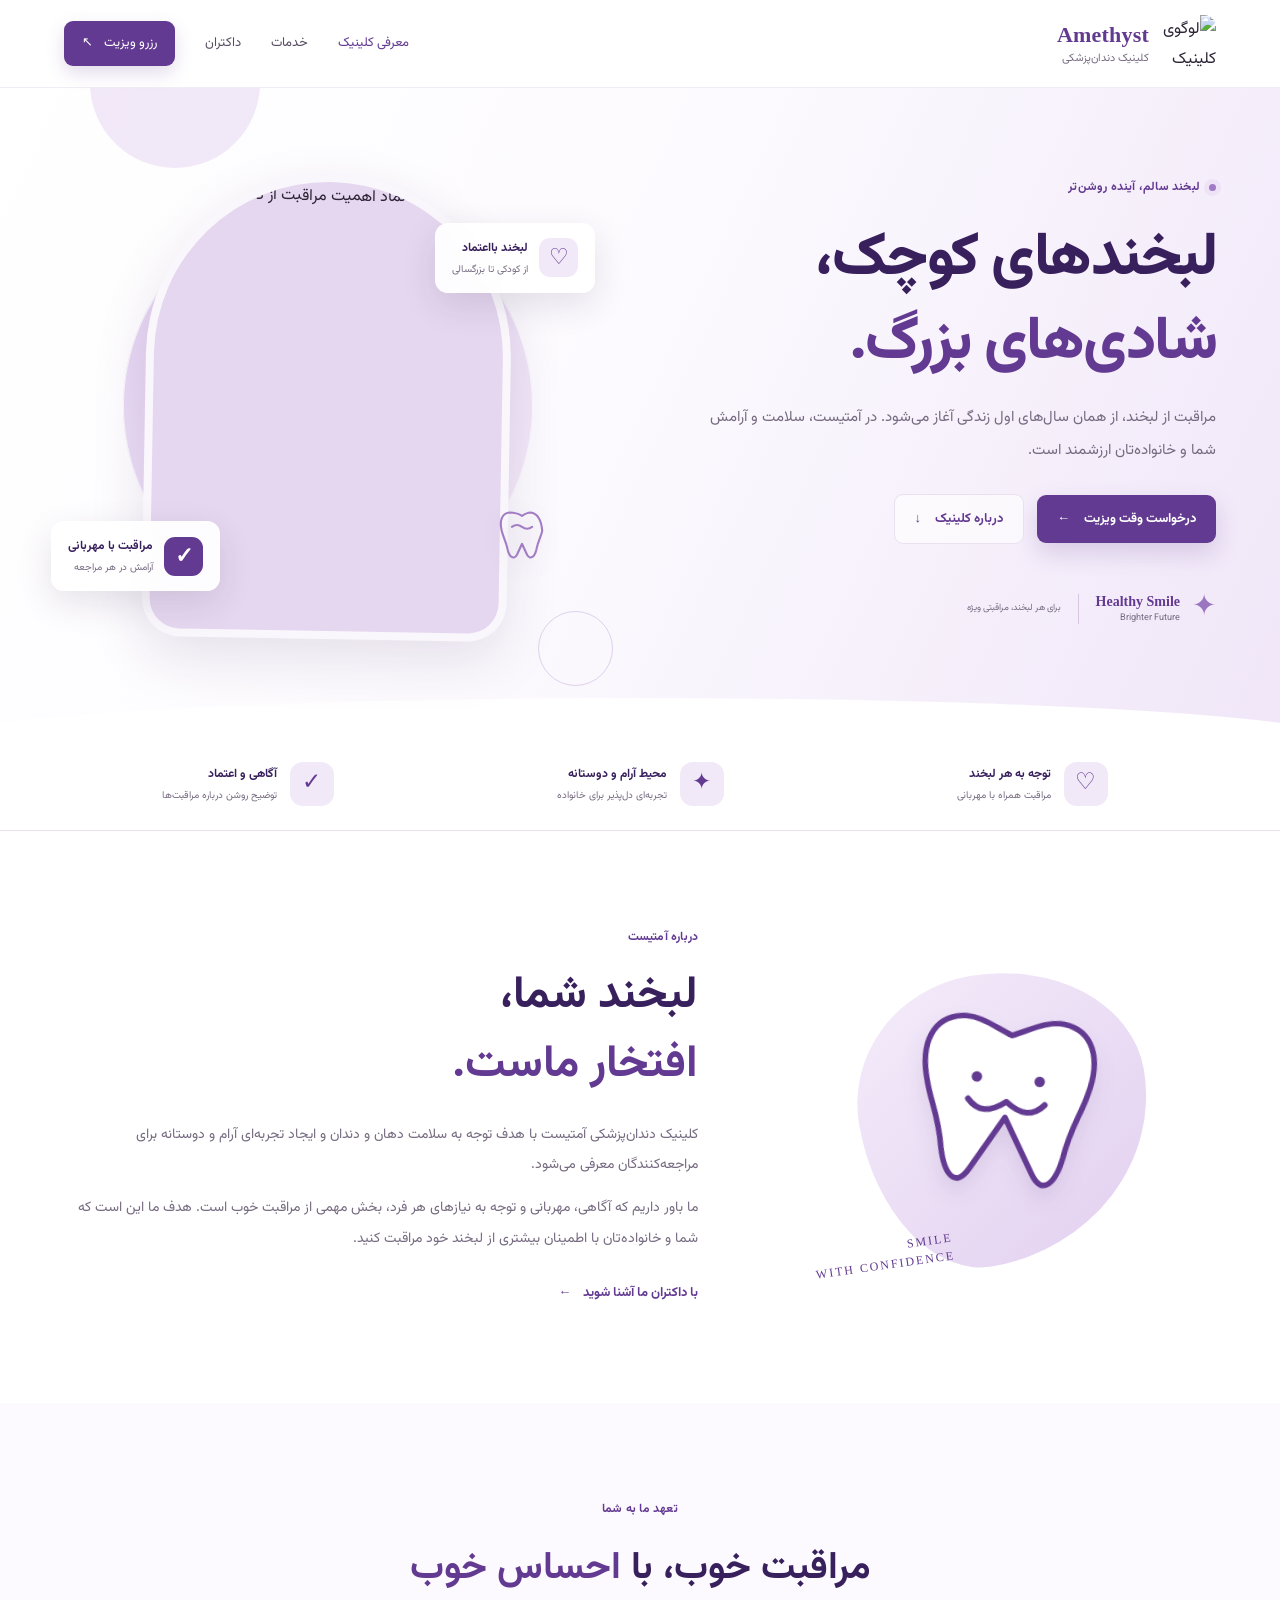
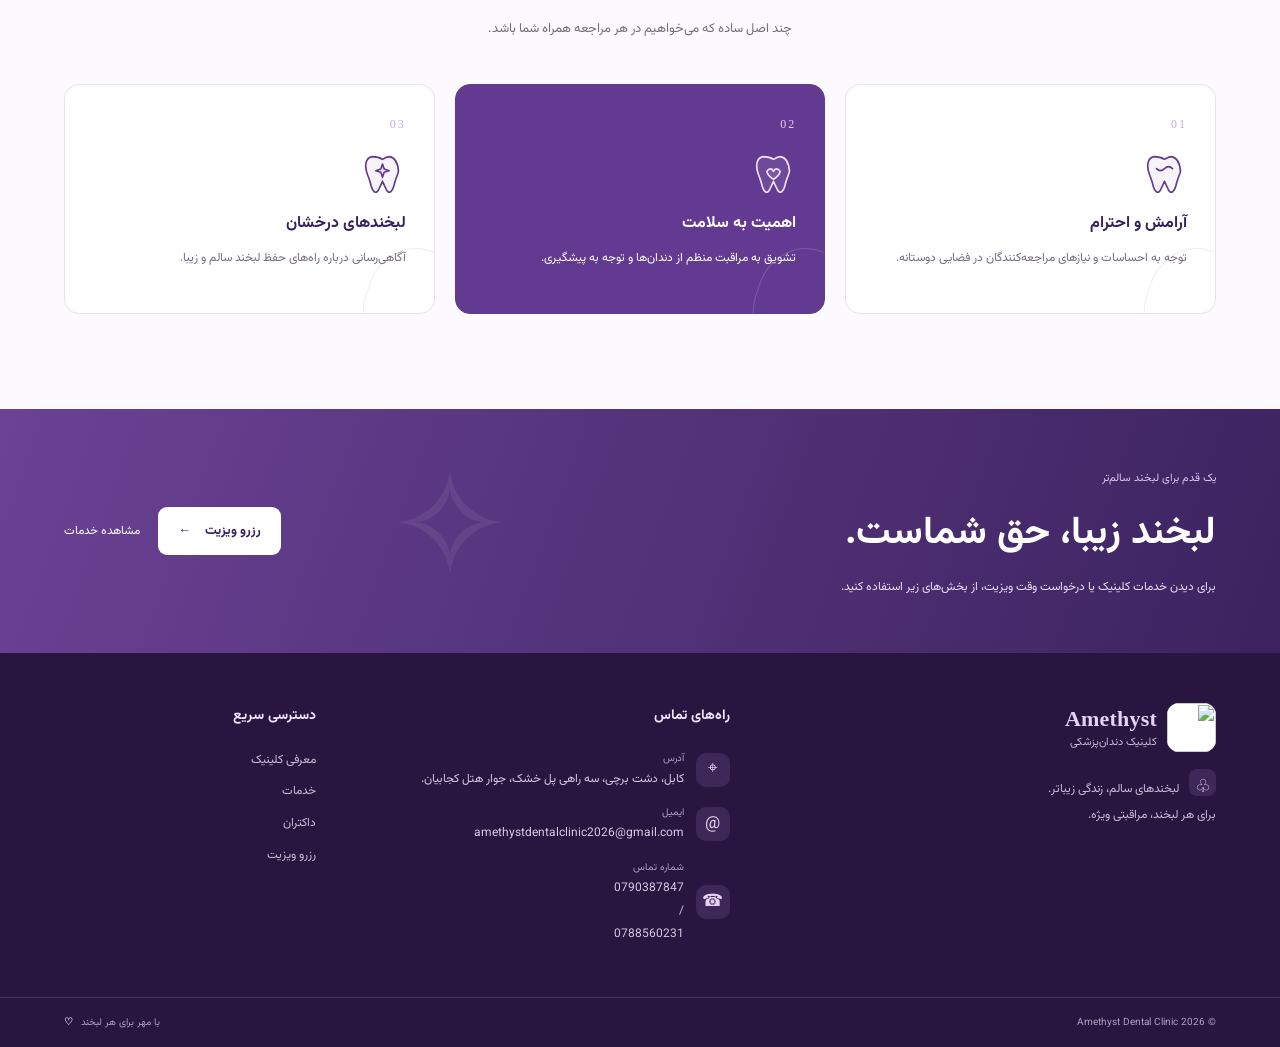
==== index.html @ 35618224 "These are all files for about-page, header and footer" ====
<!DOCTYPE html>
<html lang="fa" dir="rtl">
<head>
  <meta charset="UTF-8">
  <meta name="viewport" content="width=device-width, initial-scale=1.0">
  <meta name="description" content="کلینیک دندان‌پزشکی آمتیست؛ لبخندهای سالم، زندگی زیباتر..">
  <title>Amethyst | کلینیک دندان‌پزشکی</title>
  <link rel="stylesheet" href="style.css">
</head>
<body>
  <header class="site-header">
    <div class="container nav-wrap">
      <a class="brand" href="index.html" aria-label="صفحه اصلی آمتیست">
        <img src="images/logo-reference.jpg" alt="لوگوی کلینیک دندان‌پزشکی آمتیست">
        <span class="brand-text"><strong>Amethyst</strong><small>کلینیک دندان‌پزشکی</small></span>
      </a>
      <button class="menu-toggle" id="menuToggle" aria-label="باز کردن منو" aria-expanded="false">☰</button>
      <nav class="nav-links" id="navLinks">
        <a class="active" href="index.html">معرفی کلینیک</a>
        <a href="services.html">خدمات</a>
        <a href="doctors.html">داکتران</a>
        <a class="nav-cta" href="appointment.html">رزرو ویزیت <span>↖</span></a>
      </nav>
    </div>
  </header>

  <main>
    <section class="hero">
      <div class="hero-orb orb-one"></div><div class="hero-orb orb-two"></div>
      <div class="container hero-grid">
        <div class="hero-copy">
          <div class="eyebrow"><span class="eyebrow-dot"></span> لبخند سالم، آینده روشن‌تر</div>
          <h1>لبخندهای کوچک،<br><em>شادی‌های بزرگ.</em></h1>
          <p class="hero-lead">مراقبت از لبخند، از همان سال‌های اول زندگی آغاز می‌شود. در آمتیست، سلامت و آرامش شما و خانواده‌تان ارزشمند است.</p>
          <div class="hero-actions">
            <a class="button button-primary" href="appointment.html">درخواست وقت ویزیت <span>←</span></a>
            <a class="button button-quiet" href="#about">درباره کلینیک <span>↓</span></a>
          </div>
          <div class="hero-note"><span class="sparkle">✦</span><span><strong>Healthy Smile</strong><small>Brighter Future</small></span><i>—</i><small>برای هر لبخند، مراقبتی ویژه</small></div>
        </div>
        <div class="hero-visual">
          <div class="image-halo"></div>
          <div class="hero-image-frame"><img src="images/hero-child.jpg" alt="لبخند کودک؛ نماد اهمیت مراقبت از دندان‌های کودکان"></div>
          <div class="floating-card card-top"><span class="mini-tooth">♡</span><span><strong>لبخند بااعتماد</strong><small>از کودکی تا بزرگسالی</small></span></div>
          <div class="floating-card card-bottom"><span class="check-mark">✓</span><span><strong>مراقبت با مهربانی</strong><small>آرامش در هر مراجعه</small></span></div>
          <div class="decor-star tooth-sparkle" aria-hidden="true">
            <svg viewBox="0 0 64 72" role="img" aria-label="شکل دندان">
              <path d="M17 7C8 8 5 17 8 29c2 8 5 12 7 22 2 8 7 13 11 6l6-13 6 13c4 7 9 2 11-6 2-10 5-14 7-22C55 17 51 8 42 7c-4 0-7 2-10 4-3-2-7-4-15-4Z"/>
              <path d="M20 24c4-3 8-3 12 0s8 3 12 0"/>
            </svg>
          </div>
        </div>
      </div>
      <div class="hero-wave"></div>
    </section>

    <section class="promise-strip">
      <div class="container promise-grid">
        <div><span class="promise-icon">♡</span><span><strong>توجه به هر لبخند</strong><small>مراقبت همراه با مهربانی</small></span></div>
        <div><span class="promise-icon">✦</span><span><strong>محیط آرام و دوستانه</strong><small>تجربه‌ای دل‌پذیر برای خانواده</small></span></div>
        <div><span class="promise-icon">✓</span><span><strong>آگاهی و اعتماد</strong><small>توضیح روشن درباره مراقبت‌ها</small></span></div>
      </div>
    </section>

    <section class="about section-pad" id="about">
      <div class="container about-grid">
        <div class="about-art">
          <div class="about-blob"></div>
          <div class="tooth-art" aria-hidden="true">
            <svg viewBox="0 0 120 140">
              <path d="M31 10C14 12 8 28 14 49c3 12 8 19 11 37 3 15 10 23 17 11l18-31 18 31c7 12 14 4 17-11 3-18 8-25 11-37 6-21 0-37-17-39-10-1-19 5-29 9-10-4-19-10-29-9Z"/>
              <path class="tooth-smile" d="M38 57c6 7 13 7 22 0 9 7 16 7 22 0"/>
              <circle class="tooth-eye" cx="42" cy="44" r="3"/>
              <circle class="tooth-eye" cx="78" cy="44" r="3"/>
            </svg>
          </div>
          <span class="art-caption">SMILE<br>WITH CONFIDENCE</span>
        </div>
        <div class="about-copy">
          <div class="eyebrow">درباره آمتیست</div>
          <h2>لبخند شما،<br><em>افتخار ماست.</em></h2>
          <p>کلینیک دندان‌پزشکی آمتیست با هدف توجه به سلامت دهان و دندان و ایجاد تجربه‌ای آرام و دوستانه برای مراجعه‌کنندگان معرفی می‌شود.</p>
          <p>ما باور داریم که آگاهی، مهربانی و توجه به نیازهای هر فرد، بخش مهمی از مراقبت خوب است. هدف ما این است که شما و خانواده‌تان با اطمینان بیشتری از لبخند خود مراقبت کنید.</p>
          <a href="doctors.html" class="inline-link">با داکتران ما آشنا شوید <span>←</span></a>
        </div>
      </div>
    </section>

    <section class="care-section section-pad">
      <div class="container">
        <div class="section-heading">
          <div class="eyebrow">تعهد ما به شما</div>
          <h2>مراقبت خوب، با <em>احساس خوب</em></h2>
          <p>چند اصل ساده که می‌خواهیم در هر مراجعه همراه شما باشد.</p>
        </div>
        <div class="care-cards">
          <article class="care-card"><div class="care-number">01</div><div class="care-symbol dental-symbol" aria-hidden="true">
              <svg viewBox="0 0 64 72"><path d="M17 7C8 8 5 17 8 29c2 8 5 12 7 22 2 8 7 13 11 6l6-13 6 13c4 7 9 2 11-6 2-10 5-14 7-22C55 17 51 8 42 7c-4 0-7 2-10 4-3-2-7-4-15-4Z"/><path d="M20 25c4 4 8 4 12 0s8-4 12 0"/></svg>
            </div><h3>آرامش و احترام</h3><p>توجه به احساسات و نیازهای مراجعه‌کنندگان در فضایی دوستانه.</p></article>
          <article class="care-card featured"><div class="care-number">02</div><div class="care-symbol dental-symbol" aria-hidden="true">
              <svg viewBox="0 0 64 72"><path d="M17 7C8 8 5 17 8 29c2 8 5 12 7 22 2 8 7 13 11 6l6-13 6 13c4 7 9 2 11-6 2-10 5-14 7-22C55 17 51 8 42 7c-4 0-7 2-10 4-3-2-7-4-15-4Z"/><path d="M22 29c3-5 8-5 10 0 2-5 7-5 10 0-1 6-7 10-10 12-3-2-9-6-10-12Z"/></svg>
            </div><h3>اهمیت به سلامت</h3><p>تشویق به مراقبت منظم از دندان‌ها و توجه به پیشگیری.</p></article>
          <article class="care-card"><div class="care-number">03</div><div class="care-symbol dental-symbol" aria-hidden="true">
              <svg viewBox="0 0 64 72"><path d="M17 7C8 8 5 17 8 29c2 8 5 12 7 22 2 8 7 13 11 6l6-13 6 13c4 7 9 2 11-6 2-10 5-14 7-22C55 17 51 8 42 7c-4 0-7 2-10 4-3-2-7-4-15-4Z"/><path d="m32 18 2.5 7.5L42 28l-7.5 2.5L32 38l-2.5-7.5L22 28l7.5-2.5Z"/></svg>
            </div><h3>لبخندهای درخشان</h3><p>آگاهی‌رسانی درباره راه‌های حفظ لبخند سالم و زیبا.</p></article>
        </div>
      </div>
    </section>

    <section class="cta-section">
      <div class="container cta-inner">
        <div class="cta-decoration">✧</div>
        <div><span class="cta-kicker">یک قدم برای لبخند سالم‌تر</span><h2>لبخند زیبا، حق شماست.</h2><p>برای دیدن خدمات کلینیک یا درخواست وقت ویزیت، از بخش‌های زیر استفاده کنید.</p></div>
        <div class="cta-actions"><a class="button button-white" href="appointment.html">رزرو ویزیت <span>←</span></a><a class="cta-secondary" href="services.html">مشاهده خدمات</a></div>
      </div>
    </section>
  </main>

  <footer class="site-footer">
    <div class="container footer-grid">
      <div class="footer-brand">
        <a class="brand brand-footer" href="index.html"><img src="images/logo-reference.jpg" alt=""><span class="brand-text"><strong>Amethyst</strong><small>کلینیک دندان‌پزشکی</small></span></a>
        <p><span class="footer-tooth" aria-hidden="true">♧</span> لبخندهای سالم، زندگی زیباتر.<br>برای هر لبخند، مراقبتی ویژه.</p>
      </div>
      <div class="footer-contact">
        <h3>راه‌های تماس</h3>
        <p><span class="contact-icon">⌖</span><span><small>آدرس</small>کابل، دشت برچی، سه راهی پل خشک، جوار هتل کجابیان.</span></p>
        <p><span class="contact-icon">@</span><span><small>ایمیل</small><a href="amethystdentalclinic2026@gmail.com">amethystdentalclinic2026@gmail.com</a></span></p>
        <p><span class="contact-icon">☎</span><span><small>شماره تماس</small><a href="tel:0790387847">0790387847</a> / <a href="tel:0788560231">0788560231</a></span></p>
      </div>
      <div class="footer-nav">
        <h3>دسترسی سریع</h3>
        <a href="index.html">معرفی کلینیک</a><a href="services.html">خدمات</a><a href="doctors.html">داکتران</a><a href="appointment.html">رزرو ویزیت</a>
      </div>
    </div>
    <div class="footer-bottom"><div class="container"><span>© <span id="currentYear"></span> Amethyst Dental Clinic</span><span>با مهر برای هر لبخند <b>♡</b></span></div></div>
  </footer>
  <script src="script.js"></script>
</body>
</html>
---- style.css ----
@import url('https://fonts.googleapis.com/css2?family=Vazirmatn:wght@300;400;500;600;700;800&display=swap');

:root{--purple:#633A91;--purple-deep:#38205D;--purple-dark:#2D194D;--lilac:#F1E9F8;--lilac-2:#E5D6F0;--ink:#2D2436;--muted:#766B81;--white:#fff;--line:#E9E0F0;--shadow:0 20px 55px rgba(65,37,91,.12)}
*{box-sizing:border-box;margin:0;padding:0}
html{scroll-behavior:smooth}
body{font-family:'Vazirmatn',Tahoma,Arial,sans-serif;color:var(--ink);background:#fff;line-height:1.9;overflow-x:hidden}
a{text-decoration:none;color:inherit}
img{display:block;max-width:100%}
.container{width:min(1160px,90%);margin-inline:auto}
.site-header{height:88px;background:rgba(255,255,255,.94);backdrop-filter:blur(16px);position:sticky;top:0;z-index:100;border-bottom:1px solid rgba(99,58,145,.09)}
.nav-wrap{height:100%;display:flex;align-items:center;justify-content:space-between;gap:28px}
.brand{display:flex;align-items:center;gap:10px;min-width:max-content}
.brand img{width:57px;height:57px;object-fit:contain;border-radius:12px}
.brand-text{display:flex;flex-direction:column;line-height:1.4}
.brand-text strong{font-family:Georgia,serif;font-size:22px;color:var(--purple);letter-spacing:.2px}
.brand-text small{font-size:11px;color:var(--muted)}
.nav-links{display:flex;align-items:center;gap:30px}
.nav-links>a{font-size:13px;color:#574D61;transition:.2s}
.nav-links>a:hover,.nav-links>a.active{color:var(--purple)}
.nav-links .nav-cta{background:var(--purple);color:#fff;padding:10px 18px;border-radius:9px;box-shadow:0 7px 18px rgba(99,58,145,.18)}
.nav-cta span{margin-right:8px}
.menu-toggle{display:none;border:0;background:var(--lilac);color:var(--purple);font-size:24px;width:43px;height:43px;border-radius:10px;cursor:pointer}
.hero{position:relative;isolation:isolate;overflow:hidden;background:linear-gradient(115deg,#fff 0%,#FCFAFE 48%,#F0E6F8 100%);padding:68px 0 82px}
.hero-grid{display:grid;grid-template-columns:1.03fr .97fr;align-items:center;gap:65px;position:relative;z-index:2}
.eyebrow{display:flex;align-items:center;gap:9px;color:var(--purple);font-size:12px;font-weight:700;letter-spacing:.2px}
.eyebrow-dot{width:7px;height:7px;border-radius:50%;background:#A17AC6;box-shadow:0 0 0 5px #EDE2F6}
.hero h1{font-size:clamp(38px,4.7vw,64px);line-height:1.38;color:var(--purple-deep);font-weight:800;letter-spacing:-1.5px;margin:20px 0 16px}
.hero h1 em,.about-copy h2 em,.section-heading h2 em{font-style:normal;color:var(--purple)}
.hero-lead{font-size:15px;color:var(--muted);max-width:510px;line-height:2.2}
.hero-actions{display:flex;align-items:center;gap:13px;margin-top:27px;flex-wrap:wrap}
.button{display:inline-flex;align-items:center;justify-content:center;gap:14px;padding:12px 20px;border-radius:9px;font-size:13px;font-weight:700;transition:transform .2s,background .2s;cursor:pointer}
.button:hover{transform:translateY(-2px)}
.button-primary{background:var(--purple);color:#fff;box-shadow:0 10px 25px rgba(99,58,145,.2)}
.button-primary:hover{background:var(--purple-deep)}
.button-quiet{color:var(--purple);background:rgba(255,255,255,.65);border:1px solid var(--line)}
.hero-note{display:flex;align-items:center;gap:12px;margin-top:37px;color:var(--muted);font-size:11px}
.sparkle{font-size:29px;color:#9B75C0}
.hero-note span:nth-child(2){display:flex;flex-direction:column;line-height:1.5}
.hero-note strong{font-family:Georgia,serif;font-size:14px;color:var(--purple)}
.hero-note i{height:30px;width:1px;background:#D7C6E5;font-size:0;margin:0 5px}
.hero-visual{position:relative;min-height:500px;display:flex;align-items:center;justify-content:center}
.image-halo{position:absolute;width:410px;height:410px;border-radius:50%;background:linear-gradient(145deg,#E2CFF1,#F7F0FB);right:50%;top:50%;transform:translate(50%,-50%);box-shadow:inset 0 0 0 1px rgba(255,255,255,.8)}
.hero-image-frame{position:relative;width:min(365px,78%);height:465px;border-radius:190px 190px 40px 40px;overflow:hidden;border:8px solid rgba(255,255,255,.8);box-shadow:var(--shadow);transform:rotate(1deg);background:#e5d7ef}
.hero-image-frame img{width:100%;height:100%;object-fit:cover;object-position:center 35%}
.floating-card{position:absolute;z-index:3;display:flex;align-items:center;gap:11px;padding:13px 16px;border:1px solid rgba(255,255,255,.9);background:rgba(255,255,255,.92);backdrop-filter:blur(12px);border-radius:13px;box-shadow:0 12px 35px rgba(53,32,77,.12)}
.floating-card strong,.floating-card small{display:block;white-space:nowrap}
.floating-card strong{font-size:12px;color:var(--purple-deep)}
.floating-card small{font-size:10px;color:var(--muted)}
.card-top{top:67px;right:-4px}.card-bottom{bottom:65px;left:-13px}
.mini-tooth,.check-mark{display:grid;place-items:center;width:39px;height:39px;background:var(--lilac);color:var(--purple);font-size:22px;border-radius:11px}
.check-mark{background:var(--purple);color:white;font-weight:800}
.decor-star{position:absolute;right:8%;bottom:12%;font-size:40px;color:#A27DC4}
.hero-orb{position:absolute;border-radius:50%;z-index:-1;opacity:.55}
.orb-one{width:170px;height:170px;background:#E7D8F2;top:-90px;left:7%}
.orb-two{width:75px;height:75px;border:1px solid #C9B0DF;bottom:8%;left:42%}
.hero-wave{position:absolute;bottom:-45px;right:-5%;width:110%;height:85px;border-radius:50% 50% 0 0;background:#fff;z-index:1}
.promise-strip{position:relative;z-index:3;background:#fff;padding:24px 0;border-bottom:1px solid var(--line)}
.promise-grid{display:grid;grid-template-columns:repeat(3,1fr);gap:25px}
.promise-grid>div{display:flex;align-items:center;justify-content:center;gap:13px}
.promise-icon{display:grid;place-items:center;width:44px;height:44px;flex-shrink:0;border-radius:13px;background:var(--lilac);color:var(--purple);font-size:23px}
.promise-grid strong,.promise-grid small{display:block}
.promise-grid strong{font-size:12px;color:var(--purple-deep)}
.promise-grid small{font-size:10px;color:var(--muted)}
.section-pad{padding:95px 0}
.about-grid{display:grid;grid-template-columns:.8fr 1.2fr;gap:95px;align-items:center}
.about-art{min-height:350px;position:relative;display:grid;place-items:center}
.about-blob{position:absolute;width:290px;height:290px;border-radius:46% 54% 63% 37% / 44% 42% 58% 56%;background:linear-gradient(145deg,#F4ECFA,#E2D0F0);transform:rotate(-10deg)}
.tooth-art{position:relative;display:grid;place-items:center;width:200px;height:220px;border:3px solid var(--purple);border-radius:45% 45% 38% 38%;font-size:120px;color:var(--purple);background:rgba(255,255,255,.45);transform:rotate(8deg)}
.art-caption{position:absolute;bottom:18px;left:5%;font-family:Georgia,serif;font-size:12px;letter-spacing:2px;line-height:1.5;color:var(--purple);transform:rotate(-8deg)}
.about-copy h2{font-size:clamp(32px,3.5vw,46px);line-height:1.55;margin:13px 0 19px;color:var(--purple-deep)}
.about-copy p{font-size:14px;color:var(--muted);margin:12px 0;line-height:2.2}
.inline-link{display:inline-flex;gap:12px;align-items:center;margin-top:14px;color:var(--purple);font-weight:700;font-size:13px}
.inline-link span{transition:transform .2s}.inline-link:hover span{transform:translateX(-5px)}
.care-section{background:#FCFAFE}
.section-heading{text-align:center;max-width:650px;margin:0 auto 42px}
.section-heading .eyebrow{justify-content:center}
.section-heading h2{font-size:clamp(27px,3vw,38px);color:var(--purple-deep);margin:12px 0}
.section-heading p{font-size:13px;color:var(--muted)}
.care-cards{display:grid;grid-template-columns:repeat(3,1fr);gap:20px}
.care-card{position:relative;overflow:hidden;background:#fff;border:1px solid var(--line);padding:28px;border-radius:15px;min-height:230px;transition:.25s}
.care-card:hover{transform:translateY(-5px);box-shadow:var(--shadow)}
.care-card.featured{background:var(--purple);border-color:var(--purple);color:#fff}
.care-number{font-family:Georgia,serif;color:#C4ABD9;font-size:12px;letter-spacing:2px}
.care-symbol{font-size:30px;color:var(--purple);margin:15px 0 8px}
.featured .care-symbol,.featured .care-number{color:#E3D0F3}
.care-card h3{font-size:16px;color:var(--purple-deep);margin-bottom:7px}
.care-card p{font-size:12px;color:var(--muted);line-height:2}
.care-card.featured h3,.care-card.featured p{color:#fff}
.cta-section{background:linear-gradient(110deg,#6B4295,#3C235F);color:#fff;padding:54px 0;overflow:hidden;position:relative}
.cta-inner{display:flex;align-items:center;justify-content:space-between;gap:30px;position:relative}
.cta-kicker{font-size:11px;color:#DCC8EF}
.cta-inner h2{font-size:clamp(27px,3vw,39px);margin:5px 0}
.cta-inner p{font-size:12px;color:#E9DFF2}
.cta-actions{display:flex;align-items:center;gap:18px;flex-shrink:0}
.button-white{background:#fff;color:var(--purple-deep)}
.cta-secondary{font-size:12px;color:#fff}
.cta-decoration{position:absolute;left:28%;top:-65px;font-size:150px;color:rgba(255,255,255,.07);pointer-events:none}
.site-footer{background:#281641;color:#fff;padding-top:50px}
.footer-grid{display:grid;grid-template-columns:1.2fr 1fr .7fr;gap:55px;padding-bottom:38px}
.brand-footer img{width:49px;height:49px;filter:brightness(1.05);background:#fff}
.brand-footer .brand-text strong{color:#E4D3F4}.brand-footer .brand-text small{color:#C9B9D8}
.footer-brand>p{color:#C9BCD6;font-size:12px;margin-top:17px;line-height:2.2}
.site-footer h3{font-size:14px;margin-bottom:19px;color:#F1E7FA}
.footer-contact>p{display:flex;align-items:center;gap:12px;margin:13px 0;color:#D6C9E1;font-size:12px}
.footer-contact>p>span:last-child{display:flex;flex-direction:column;overflow-wrap:anywhere}
.footer-contact small{font-size:10px;color:#AFA0C1}
.contact-icon{display:grid;place-items:center;width:34px;height:34px;border-radius:10px;background:#3D2857;color:#E5D2F5;font-size:17px;flex-shrink:0}
.footer-nav a{display:block;font-size:12px;color:#C9BCD6;margin:9px 0;transition:.2s}
.footer-nav a:hover,.footer-contact a:hover{color:#fff}
.footer-bottom{border-top:1px solid #49345E;padding:15px 0}
.footer-bottom .container{display:flex;justify-content:space-between;gap:15px;color:#AFA0C1;font-size:10px}
.footer-bottom b{color:#D9BCEB;margin-right:5px}
@media(max-width:900px){.nav-links{gap:17px}.hero-grid{gap:30px}.hero-visual{min-height:430px}.hero-image-frame{height:405px}.image-halo{width:340px;height:340px}.about-grid{gap:45px}.footer-grid{gap:28px}}
@media(max-width:720px){.site-header{height:75px}.brand img{width:47px;height:47px}.brand-text strong{font-size:19px}.menu-toggle{display:block}.nav-links{display:none;position:absolute;top:75px;right:0;left:0;background:#fff;padding:20px 5%;border-bottom:1px solid var(--line);box-shadow:0 15px 25px rgba(50,25,70,.08);flex-direction:column;align-items:stretch;gap:15px}.nav-links.show{display:flex}.nav-links>a{padding:5px 0}.nav-links .nav-cta{text-align:center;padding:10px}.hero{padding:43px 0 65px}.hero-grid{grid-template-columns:1fr;gap:25px}.hero h1{font-size:43px}.hero-lead{font-size:13px}.hero-visual{min-height:390px}.image-halo{width:300px;height:300px}.hero-image-frame{height:365px;width:72%}.card-top{right:0;top:37px}.card-bottom{left:0;bottom:40px}.promise-grid{grid-template-columns:1fr;gap:17px}.promise-grid>div{justify-content:flex-start}.section-pad{padding:65px 0}.about-grid{grid-template-columns:1fr;gap:25px}.about-art{min-height:270px}.about-blob{width:230px;height:230px}.tooth-art{width:155px;height:170px;font-size:90px}.care-cards{grid-template-columns:1fr}.care-card{min-height:0}.cta-inner{align-items:flex-start;flex-direction:column}.cta-actions{flex-wrap:wrap}.footer-grid{grid-template-columns:1fr;gap:30px}.footer-bottom .container{flex-direction:column;text-align:center;gap:5px}}
@media(max-width:420px){.hero h1{font-size:36px}.hero-visual{min-height:340px}.hero-image-frame{height:320px;width:75%}.image-halo{width:255px;height:255px}.floating-card{padding:9px 11px}.floating-card strong{font-size:10px}.floating-card small{font-size:9px}.mini-tooth,.check-mark{width:32px;height:32px}.hero-note{flex-wrap:wrap}.section-heading h2{font-size:27px}.footer-bottom .container{font-size:9px}}


/* علامه‌ها و شکل‌های اختصاصی دندان */
.tooth-sparkle svg{
  width:54px;height:62px;fill:rgba(255,255,255,.12);
  stroke:#A27DC4;stroke-width:2.5;stroke-linecap:round;stroke-linejoin:round;
  filter:drop-shadow(0 7px 10px rgba(83,47,120,.10));
}
.about-art{isolation:isolate}
.tooth-art{
  border:0;background:transparent;width:210px;height:230px;
  transform:rotate(5deg);z-index:1;
}
.tooth-art svg{width:100%;height:100%;overflow:visible;fill:#fff;
  stroke:var(--purple);stroke-width:3.2;stroke-linecap:round;stroke-linejoin:round;
  filter:drop-shadow(0 12px 10px rgba(78,43,113,.10));
}
.tooth-art .tooth-smile{fill:none;stroke-width:3.4}
.tooth-art .tooth-eye{fill:var(--purple);stroke:none}
.dental-symbol{width:46px;height:50px;display:flex;align-items:center;justify-content:center}
.dental-symbol svg{width:43px;height:48px;fill:rgba(99,58,145,.06);stroke:var(--purple);stroke-width:2.5;stroke-linecap:round;stroke-linejoin:round}
.featured .dental-symbol svg{stroke:#F0DFFB;fill:rgba(255,255,255,.08)}
.care-card:before{
  content:"";position:absolute;width:94px;height:105px;right:-28px;bottom:-42px;
  border:1px solid rgba(99,58,145,.10);border-radius:48% 48% 40% 40%;
  transform:rotate(18deg);pointer-events:none
}
.care-card.featured:before{border-color:rgba(255,255,255,.16)}
.footer-tooth{display:inline-grid;place-items:center;width:27px;height:27px;
  border-radius:8px;background:#3D2857;color:#E4D3F4;font-size:18px;margin-left:7px}
@media(max-width:720px){.tooth-art{width:175px;height:190px}.tooth-sparkle svg{width:40px;height:48px}}
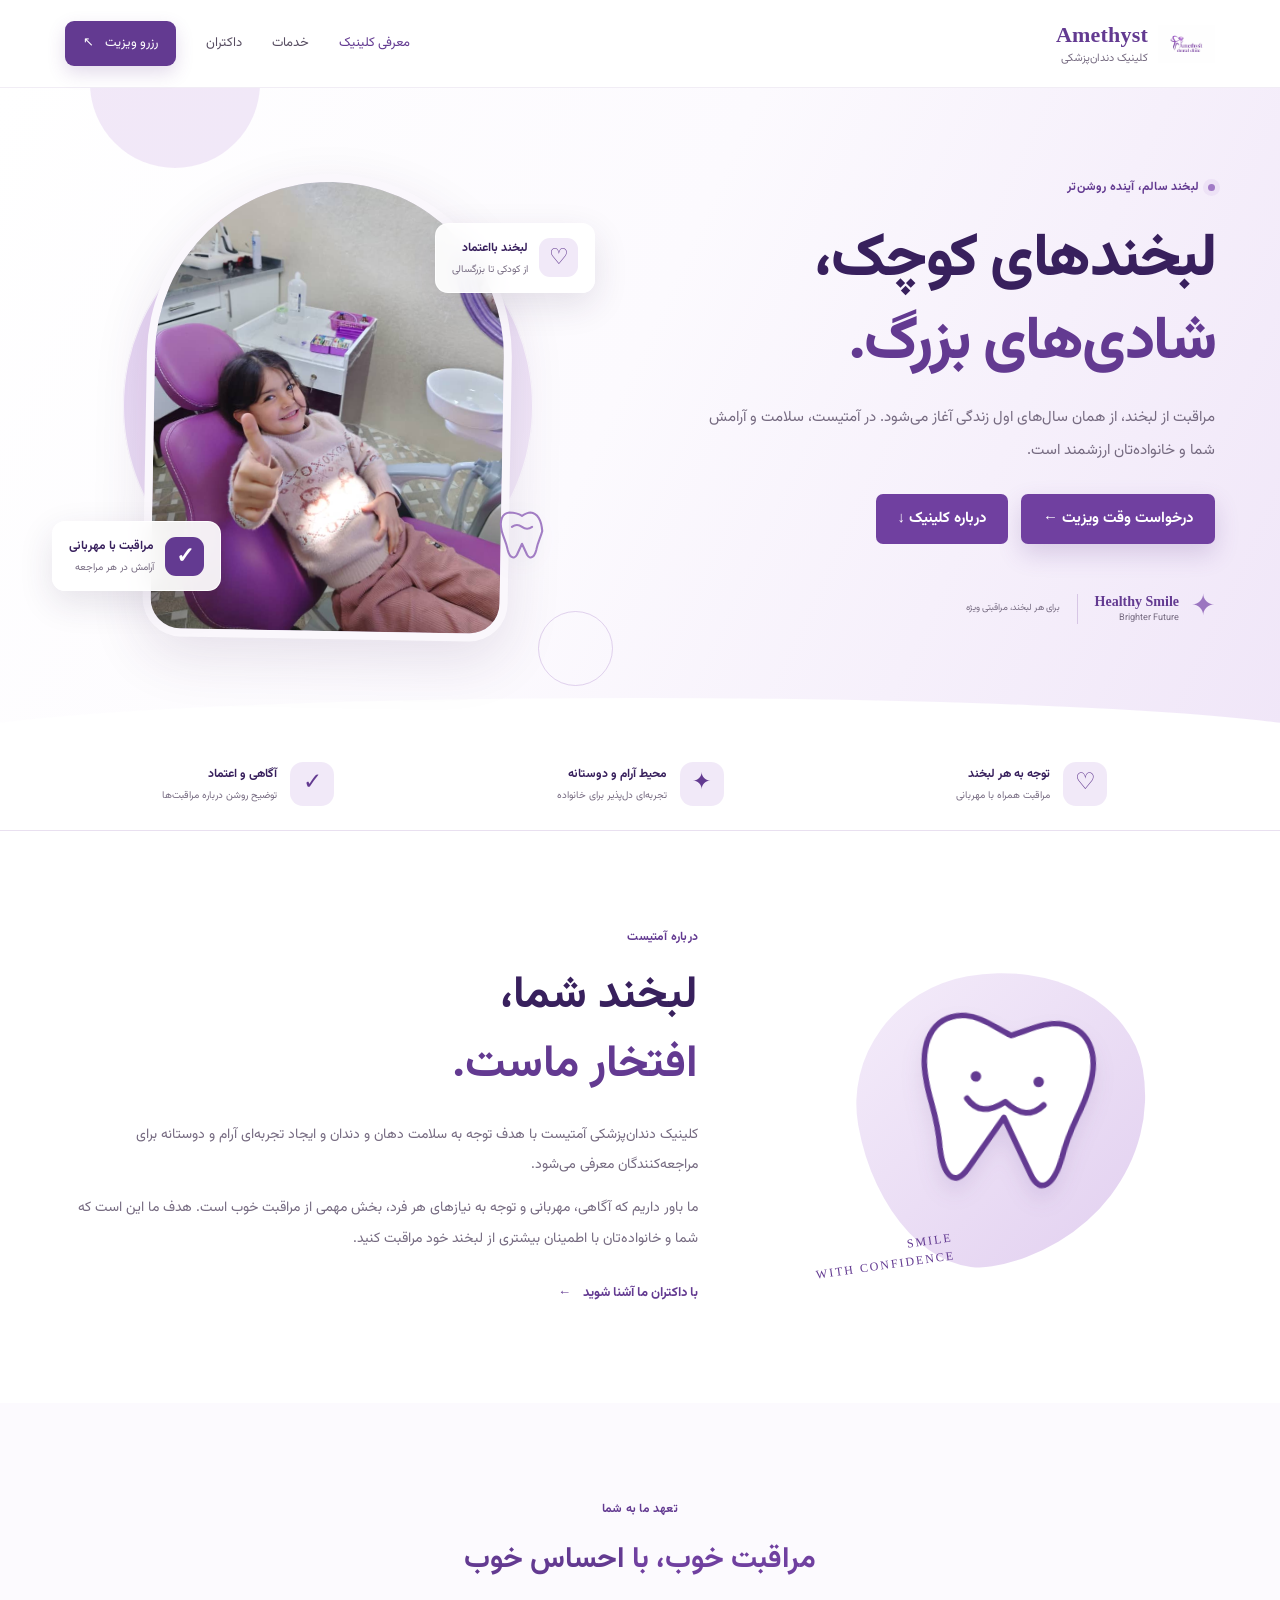
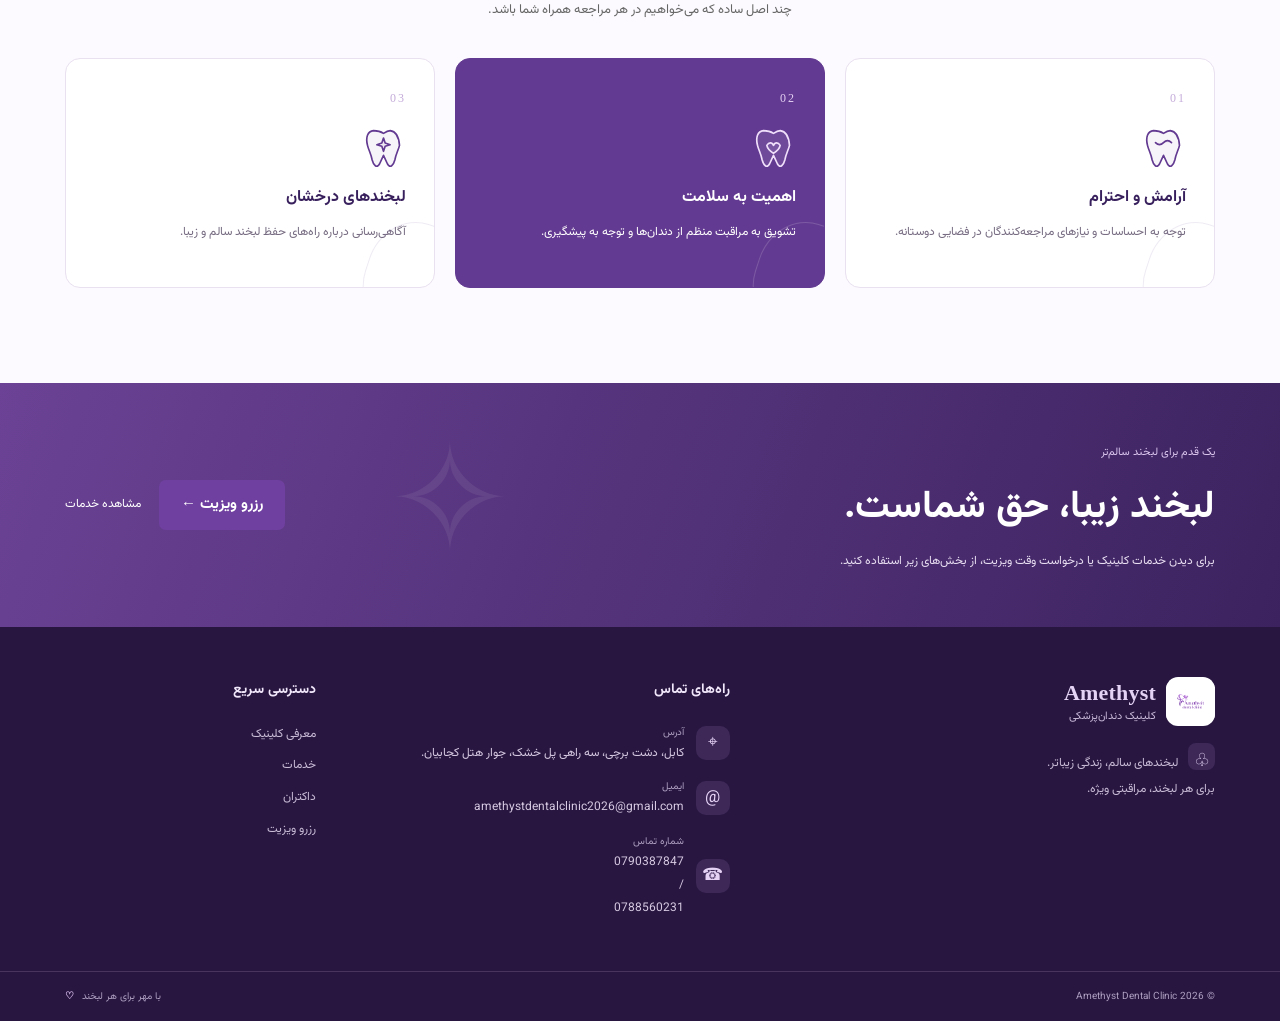
==== commit 445862cc: "Update index.html" ====
--- a/index.html
+++ b/index.html
@@ -17,7 +17,7 @@
       <button class="menu-toggle" id="menuToggle" aria-label="باز کردن منو" aria-expanded="false">☰</button>
       <nav class="nav-links" id="navLinks">
         <a class="active" href="index.html">معرفی کلینیک</a>
-        <a href="services.html">خدمات</a>
+        <a href="Services.html">خدمات</a>
         <a href="doctors.html">داکتران</a>
         <a class="nav-cta" href="appointment.html">رزرو ویزیت <span>↖</span></a>
       </nav>
--- a/style.css
+++ b/style.css
@@ -144,3 +144,863 @@
 .footer-tooth{display:inline-grid;place-items:center;width:27px;height:27px;
   border-radius:8px;background:#3D2857;color:#E4D3F4;font-size:18px;margin-left:7px}
 @media(max-width:720px){.tooth-art{width:175px;height:190px}.tooth-sparkle svg{width:40px;height:48px}}
+
+
+
+
+/* =========================
+   1. Aman Section
+========================= */
+
+* {
+    margin: 0;
+    padding: 0;
+    box-sizing: border-box;
+}
+
+:root {
+    --primary-color: #7040A0;
+    --light-purple: #F2EAFB;
+    --white: #FFFFFF;
+    --dark-color: #333333;
+    --gray-color: #666666;
+    --border-color: #E5D9F2;
+}
+
+html {
+    scroll-behavior: smooth;
+}
+
+body {
+    font-family: 'Vazirmatn', Tahoma, Arial, sans-serif;
+    direction: rtl;
+    background-color: var(--white);
+    color: var(--dark-color);
+    line-height: 1.8;
+}
+
+a {
+    text-decoration: none;
+    color: inherit;
+}
+
+img {
+    max-width: 100%;
+    display: block;
+}
+
+.container {
+    width: 90%;
+    max-width: 1150px;
+    margin: 0 auto;
+}
+
+
+/* =========================
+   2. Header and Navigation
+========================= */
+
+.header {
+    background-color: var(--white);
+    box-shadow: 0 2px 12px rgba(0, 0, 0, 0.08);
+    position: sticky;
+    top: 0;
+    z-index: 100;
+}
+
+.header-content {
+    display: flex;
+    justify-content: space-between;
+    align-items: center;
+    min-height: 85px;
+    gap: 20px;
+}
+
+.logo {
+    color: var(--primary-color);
+    font-size: 25px;
+    font-weight: bold;
+    line-height: 1.3;
+}
+
+.logo span {
+    display: block;
+    font-size: 12px;
+    color: var(--gray-color);
+    letter-spacing: 1px;
+}
+
+.navigation {
+    display: flex;
+    align-items: center;
+    flex-wrap: wrap;
+    gap: 22px;
+}
+
+.navigation a {
+    font-size: 15px;
+    transition: color 0.3s ease;
+}
+
+.navigation a:hover,
+.navigation a.active {
+    color: var(--primary-color);
+}
+
+.navigation .nav-button {
+    background-color: var(--primary-color);
+    color: var(--white);
+    padding: 9px 18px;
+    border-radius: 7px;
+}
+
+.navigation .nav-button:hover {
+    background-color: #593080;
+    color: var(--white);
+}
+
+
+/* =========================
+   3. Page Hero
+========================= */
+
+.page-hero {
+    background: linear-gradient(
+        135deg,
+        var(--light-purple),
+        var(--white)
+    );
+
+    padding: 65px 0;
+    text-align: center;
+}
+
+.page-hero h1 {
+    color: var(--primary-color);
+    font-size: 34px;
+    margin-bottom: 12px;
+}
+
+.page-hero p {
+    color: var(--gray-color);
+    font-size: 17px;
+}
+
+
+/* =========================
+   4. Section Headings
+========================= */
+
+.doctors-section,
+.appointment-section {
+    padding: 65px 0;
+}
+
+.section-heading {
+    text-align: center;
+    margin-bottom: 35px;
+}
+
+.section-heading h2 {
+    font-size: 29px;
+    color: var(--primary-color);
+    margin-bottom: 10px;
+}
+
+.section-heading p {
+    color: var(--gray-color);
+}
+
+
+/* =========================
+   5. Doctors Cards
+========================= */
+
+.doctors-grid {
+    display: grid;
+    grid-template-columns: repeat(3, minmax(0, 1fr));
+    gap: 25px;
+}
+
+.doctor-card {
+    background-color: var(--white);
+    border: 1px solid var(--border-color);
+    border-radius: 14px;
+    overflow: hidden;
+    box-shadow: 0 5px 20px rgba(70, 30, 100, 0.08);
+    transition: transform 0.3s ease, box-shadow 0.3s ease;
+}
+
+.doctor-card:hover {
+    transform: translateY(-6px);
+    box-shadow: 0 10px 25px rgba(70, 30, 100, 0.15);
+}
+
+.doctor-image {
+    width: 100%;
+    height: 240px;
+    object-fit: cover;
+    background-color: var(--light-purple);
+}
+
+.doctor-info {
+    padding: 22px;
+    text-align: center;
+}
+
+.doctor-info h3 {
+    font-size: 21px;
+    margin-bottom: 5px;
+}
+
+.doctor-specialty {
+    color: var(--primary-color);
+    font-weight: bold;
+    margin-bottom: 10px;
+}
+
+.doctor-info p:not(.doctor-specialty) {
+    color: var(--gray-color);
+    font-size: 14px;
+    margin-bottom: 18px;
+}
+
+
+/* =========================
+   6. Buttons
+========================= */
+
+.button {
+    display: inline-block;
+    border: none;
+    background-color: var(--primary-color);
+    color: var(--white);
+    padding: 11px 22px;
+    border-radius: 7px;
+    font-size: 15px;
+    font-family: inherit;
+    cursor: pointer;
+    transition: background-color 0.3s ease;
+}
+
+.button:hover {
+    background-color: #593080;
+}
+
+.submit-button {
+    width: 100%;
+    margin-top: 10px;
+}
+
+
+/* =========================
+   7. Appointment Form
+========================= */
+
+.appointment-card {
+    max-width: 700px;
+    margin: 0 auto;
+    padding: 35px;
+    background-color: var(--white);
+    border: 1px solid var(--border-color);
+    border-radius: 15px;
+    box-shadow: 0 5px 25px rgba(70, 30, 100, 0.08);
+}
+
+.appointment-card h2 {
+    text-align: center;
+    color: var(--primary-color);
+    font-size: 27px;
+    margin-bottom: 8px;
+}
+
+.form-description {
+    text-align: center;
+    color: var(--gray-color);
+    margin-bottom: 25px;
+}
+
+.form-group {
+    margin-bottom: 20px;
+}
+
+.form-group label {
+    display: block;
+    font-weight: bold;
+    margin-bottom: 7px;
+}
+
+.form-group input,
+.form-group select,
+.form-group textarea {
+    width: 100%;
+    padding: 12px;
+    border: 1px solid var(--border-color);
+    border-radius: 7px;
+    font-family: inherit;
+    font-size: 15px;
+    color: var(--dark-color);
+    background-color: var(--white);
+}
+
+.form-group input:focus,
+.form-group select:focus,
+.form-group textarea:focus {
+    outline: 2px solid var(--primary-color);
+    outline-offset: 1px;
+}
+
+.form-group textarea {
+    resize: vertical;
+}
+
+.form-message {
+    margin-top: 15px;
+    text-align: center;
+    font-weight: bold;
+}
+
+.form-message.success {
+    color: #237A42;
+}
+
+.form-message.error {
+    color: #B42318;
+}
+
+
+/* =========================
+   8. Footer
+========================= */
+
+.footer {
+    background-color: #2E1B40;
+    color: var(--white);
+    padding: 35px 0;
+    text-align: center;
+}
+
+.footer h3 {
+    font-size: 23px;
+    margin-bottom: 10px;
+}
+
+.footer p {
+    margin-bottom: 8px;
+    color: #E8DFF0;
+}
+
+.copyright {
+    margin-top: 20px;
+    font-size: 13px;
+}
+
+
+/* =========================
+   9. Responsive Design
+========================= */
+
+@media (max-width: 850px) {
+
+    .header-content {
+        flex-direction: column;
+        justify-content: center;
+        padding: 18px 0;
+    }
+
+    .navigation {
+        justify-content: center;
+        gap: 15px;
+    }
+
+    .doctors-grid {
+        grid-template-columns: repeat(2, minmax(0, 1fr));
+    }
+
+    .page-hero h1 {
+        font-size: 29px;
+    }
+}
+
+@media (max-width: 550px) {
+
+    .container {
+        width: 92%;
+    }
+
+    .navigation {
+        gap: 12px;
+    }
+
+    .navigation a {
+        font-size: 13px;
+    }
+
+    .doctors-grid {
+        grid-template-columns: 1fr;
+    }
+
+    .doctor-image {
+        height: 260px;
+    }
+
+    .page-hero {
+        padding: 45px 0;
+    }
+
+    .page-hero h1 {
+        font-size: 25px;
+    }
+
+    .page-hero p {
+        font-size: 15px;
+    }
+
+    .appointment-card {
+        padding: 22px 16px;
+    }
+
+    .appointment-card h2 {
+        font-size: 23px;
+    }
+}
+
+
+/* ==========================================
+   AMETHYST CLINIC - PREMIUM ANIMATIONS
+   Added effects for the home page
+========================================== */
+
+/* 1. Smooth scrolling */
+html {
+    scroll-behavior: smooth;
+}
+
+/* 2. Hero text entrance */
+@keyframes amethystFadeUp {
+    from {
+        opacity: 0;
+        transform: translateY(28px);
+    }
+
+    to {
+        opacity: 1;
+        transform: translateY(0);
+    }
+}
+
+.hero-copy .eyebrow {
+    animation: amethystFadeUp 0.7s ease both;
+}
+
+.hero-copy h1 {
+    animation: amethystFadeUp 0.8s ease 0.1s both;
+}
+
+.hero-copy .hero-lead {
+    animation: amethystFadeUp 0.8s ease 0.2s both;
+}
+
+.hero-actions {
+    animation: amethystFadeUp 0.8s ease 0.3s both;
+}
+
+/* 3. Floating hero image */
+.hero-image-frame {
+    transition:
+        transform 0.5s ease,
+        box-shadow 0.5s ease;
+}
+
+.hero-image-frame:hover {
+    transform: translateY(-7px) scale(1.015);
+    box-shadow: 0 25px 60px rgba(112, 64, 160, 0.20);
+}
+
+/* 4. Floating cards */
+.floating-card {
+    transition:
+        transform 0.35s ease,
+        box-shadow 0.35s ease;
+}
+
+.floating-card:hover {
+    transform: translateY(-5px);
+    box-shadow: 0 15px 35px rgba(65, 35, 90, 0.14);
+}
+
+/* 5. Gentle floating decoration */
+@keyframes amethystFloat {
+    0%, 100% {
+        transform: translateY(0);
+    }
+
+    50% {
+        transform: translateY(-12px);
+    }
+}
+
+.hero-orb {
+    animation: amethystFloat 6s ease-in-out infinite;
+}
+
+.orb-two {
+    animation-delay: 1.5s;
+}
+
+.tooth-sparkle {
+    animation: amethystFloat 4s ease-in-out infinite;
+}
+
+/* 6. Care cards */
+.care-card {
+    transition:
+        transform 0.35s ease,
+        box-shadow 0.35s ease,
+        border-color 0.35s ease;
+}
+
+.care-card:hover {
+    transform: translateY(-8px);
+    box-shadow: 0 18px 40px rgba(112, 64, 160, 0.13);
+}
+
+/* 7. Featured card highlight */
+.care-card.featured:hover {
+    transform: translateY(-10px);
+}
+
+/* 8. Buttons */
+.button {
+    transition:
+        transform 0.3s ease,
+        box-shadow 0.3s ease,
+        background-color 0.3s ease;
+}
+
+.button:hover {
+    transform: translateY(-3px);
+    box-shadow: 0 10px 25px rgba(112, 64, 160, 0.22);
+}
+
+/* 9. Navigation links */
+.nav-links a:not(.nav-cta) {
+    transition:
+        color 0.25s ease,
+        transform 0.25s ease;
+}
+
+.nav-links a:not(.nav-cta):hover {
+    transform: translateY(-2px);
+}
+
+/* 10. About section artwork */
+.tooth-art {
+    transition: transform 0.5s ease;
+}
+
+.about-art:hover .tooth-art {
+    transform: rotate(-5deg) scale(1.04);
+}
+
+/* 11. Footer links */
+.footer-nav a {
+    transition:
+        color 0.25s ease,
+        padding-right 0.25s ease;
+}
+
+.footer-nav a:hover {
+    padding-right: 6px;
+}
+
+/* 12. Respect reduced-motion settings */
+@media (prefers-reduced-motion: reduce) {
+    *,
+    *::before,
+    *::after {
+        animation-duration: 0.01ms !important;
+        animation-iteration-count: 1 !important;
+        scroll-behavior: auto !important;
+        transition-duration: 0.01ms !important;
+    }
+}
+
+  /* Header and Footer — Original Amethyst styles */
+
+:root {
+  --purple: #633A91;
+  --purple-deep: #38205D;
+  --purple-dark: #2D194D;
+  --lilac: #F1E9F8;
+  --lilac-2: #E5D6F0;
+  --ink: #2D2436;
+  --muted: #766B81;
+  --white: #fff;
+  --line: #E9E0F0;
+  --shadow: 0 20px 55px rgba(65,37,91,.12);
+}
+
+* {
+  box-sizing: border-box;
+  margin: 0;
+  padding: 0;
+}
+
+body {
+  font-family: 'Vazirmatn', Tahoma, Arial, sans-serif;
+  color: var(--ink);
+  background: #fff;
+  line-height: 1.9;
+}
+
+a {
+  text-decoration: none;
+  color: inherit;
+}
+
+img {
+  display: block;
+  max-width: 100%;
+}
+
+.container {
+  width: min(1160px, 90%);
+  margin-inline: auto;
+}
+
+/* Header */
+.site-header {
+  height: 88px;
+  background: rgba(255,255,255,.94);
+  backdrop-filter: blur(16px);
+  position: sticky;
+  top: 0;
+  z-index: 100;
+  border-bottom: 1px solid rgba(99,58,145,.09);
+}
+
+.nav-wrap {
+  height: 100%;
+  display: flex;
+  align-items: center;
+  justify-content: space-between;
+  gap: 28px;
+}
+
+.brand {
+  display: flex;
+  align-items: center;
+  gap: 10px;
+  min-width: max-content;
+}
+
+.brand img {
+  width: 57px;
+  height: 57px;
+  object-fit: contain;
+  border-radius: 12px;
+}
+
+.brand-text strong {
+  font-family: Georgia, serif;
+  font-size: 22px;
+  color: var(--purple);
+  letter-spacing: .2px;
+}
+
+.brand-text small {
+  display: block;
+  font-size: 11px;
+  color: var(--muted);
+}
+
+.nav-links {
+  display: flex;
+  align-items: center;
+  gap: 30px;
+}
+
+.nav-links .nav-cta {
+  background: var(--purple);
+  color: #fff;
+  padding: 10px 18px;
+  border-radius: 9px;
+  box-shadow: 0 7px 18px rgba(99,58,145,.18);
+}
+
+.menu-toggle {
+  display: none;
+  border: 0;
+  background: var(--lilac);
+  color: var(--purple);
+  font-size: 24px;
+  width: 43px;
+  height: 43px;
+  border-radius: 10px;
+  cursor: pointer;
+}
+
+/* Footer */
+.site-footer {
+  background: #281641;
+  color: #fff;
+  padding-top: 50px;
+}
+
+.footer-grid {
+  display: grid;
+  grid-template-columns: 1.2fr 1fr .7fr;
+  gap: 55px;
+  padding-bottom: 38px;
+}
+
+.brand-footer img {
+  width: 49px;
+  height: 49px;
+  filter: brightness(1.05);
+  background: #fff;
+}
+
+.brand-footer .brand-text strong {
+  color: #E4D3F4;
+}
+
+.brand-footer .brand-text small {
+  color: #C9B9D8;
+}
+
+.footer-brand > p {
+  color: #C9BCD6;
+  font-size: 12px;
+  margin-top: 17px;
+  line-height: 2.2;
+}
+
+.site-footer h3 {
+  font-size: 14px;
+  margin-bottom: 19px;
+  color: #F1E7FA;
+}
+
+.footer-contact > p {
+  display: flex;
+  align-items: center;
+  gap: 12px;
+  margin: 13px 0;
+  color: #D6C9E1;
+  font-size: 12px;
+}
+
+.footer-contact > p > span:last-child {
+  display: flex;
+  flex-direction: column;
+  overflow-wrap: anywhere;
+}
+
+.footer-contact small {
+  font-size: 10px;
+  color: #AFA0C1;
+}
+
+.contact-icon {
+  display: grid;
+  place-items: center;
+  width: 34px;
+  height: 34px;
+  border-radius: 10px;
+  background: #3D2857;
+  color: #E5D2F5;
+  font-size: 17px;
+  flex-shrink: 0;
+}
+
+.footer-nav a {
+  display: block;
+  font-size: 12px;
+  color: #C9BCD6;
+  margin: 9px 0;
+  transition: .2s;
+}
+
+.footer-nav a:hover,
+.footer-contact a:hover {
+  color: #fff;
+}
+
+.footer-bottom {
+  border-top: 1px solid #49345E;
+  padding: 15px 0;
+}
+
+.footer-bottom .container {
+  display: flex;
+  justify-content: space-between;
+  gap: 15px;
+  color: #AFA0C1;
+  font-size: 10px;
+}
+
+.footer-bottom b {
+  color: #D9BCEB;
+  margin-right: 5px;
+}
+
+/* Mobile */
+@media (max-width: 720px) {
+  .site-header {
+    height: 75px;
+  }
+
+  .brand img {
+    width: 47px;
+    height: 47px;
+  }
+
+  .brand-text strong {
+    font-size: 19px;
+  }
+
+  .menu-toggle {
+    display: block;
+  }
+
+  .nav-links {
+    display: none;
+    position: absolute;
+    top: 75px;
+    right: 0;
+    left: 0;
+    background: #fff;
+    padding: 20px 5%;
+    border-bottom: 1px solid var(--line);
+    box-shadow: 0 15px 25px rgba(50,25,70,.08);
+    flex-direction: column;
+    align-items: stretch;
+    gap: 15px;
+  }
+
+  .nav-links.show {
+    display: flex;
+  }
+
+  .nav-links > a {
+    padding: 5px 0;
+  }
+
+  .nav-links .nav-cta {
+    text-align: center;
+    padding: 10px;
+  }
+
+  .footer-grid {
+    grid-template-columns: 1fr;
+    gap: 30px;
+  }
+
+  .footer-bottom .container {
+    flex-direction: column;
+    text-align: center;
+    gap: 5px;
+  }
+}
